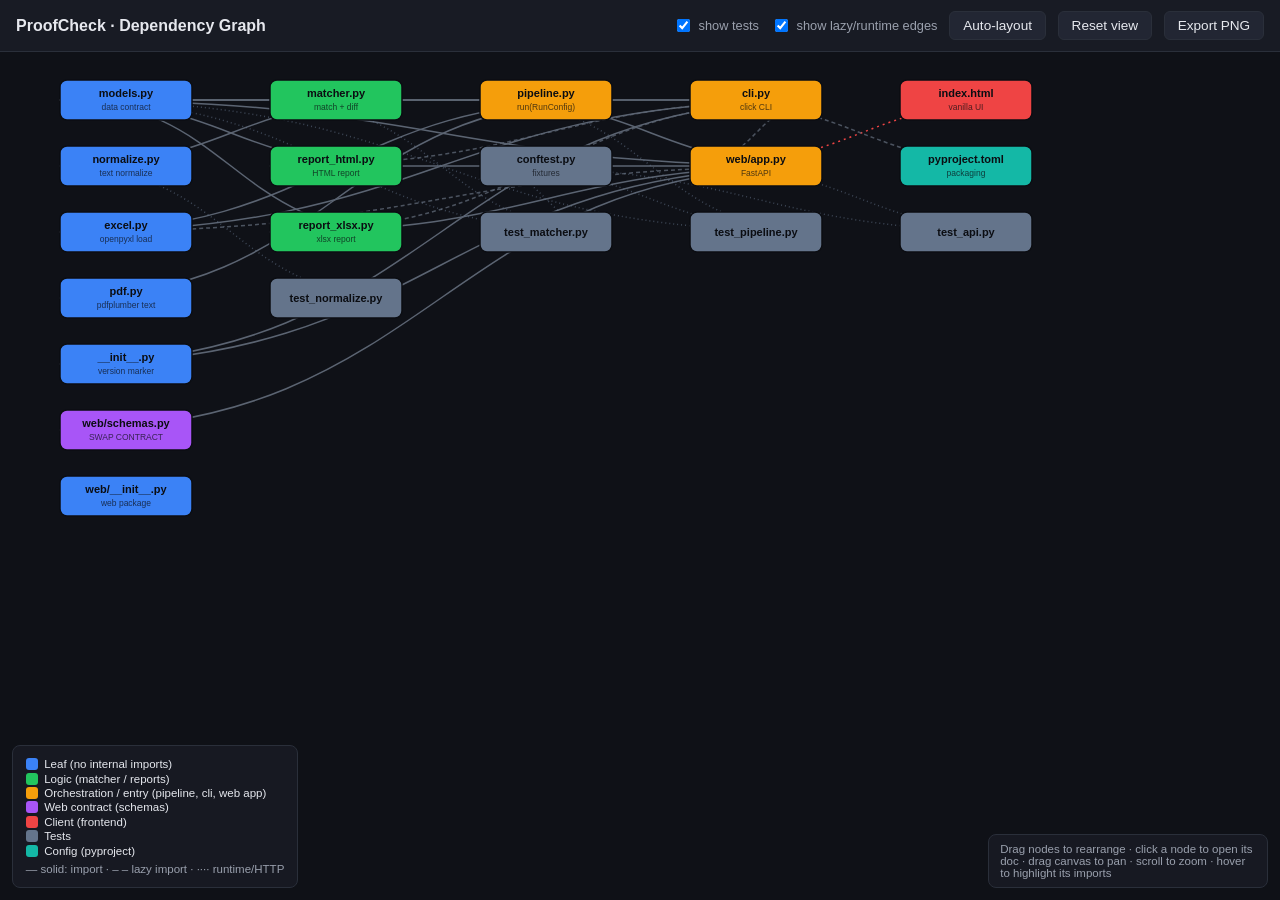
==== proofcheckdocumentation/dependency-graph.html @ c0fe168d "[DOC] Added Documentation explaining code base [DOC] Added claude.md file for future claude code use" ====
<!doctype html>
<html lang="en">
<head>
<meta charset="utf-8">
<meta name="viewport" content="width=device-width, initial-scale=1">
<title>ProofCheck — Dependency Graph</title>
<!--
  Interactive, editable dependency graph for the ProofCheck codebase.
  100% self-contained: inline CSS + vanilla JS, no CDNs, works offline (matches the
  project's own constraints). Features: drag-to-rearrange nodes, clickable nodes that
  open each file's _EXPLAINED.md doc, edge arrows for imports, layer auto-layout,
  test-node toggle, and "Export PNG".
-->
<style>
  :root {
    --bg:#0f1117; --panel:#181b24; --ink:#e6e8ee; --muted:#9aa0ad; --border:#2a2f3a;
    --leaf:#3b82f6; --logic:#22c55e; --entry:#f59e0b; --client:#ef4444; --schema:#a855f7;
    --test:#64748b; --config:#14b8a6; --edge:#5b6472; --edge-runtime:#ef4444;
  }
  * { box-sizing:border-box; }
  html,body { margin:0; height:100%; background:var(--bg); color:var(--ink);
    font-family:-apple-system,Segoe UI,Roboto,sans-serif; overflow:hidden; }
  #toolbar { position:fixed; top:0; left:0; right:0; height:52px; background:var(--panel);
    border-bottom:1px solid var(--border); display:flex; align-items:center; gap:.75rem;
    padding:0 1rem; z-index:10; }
  #toolbar h1 { font-size:1rem; margin:0; font-weight:700; }
  #toolbar .sp { flex:1; }
  button { background:#222633; color:var(--ink); border:1px solid var(--border);
    border-radius:6px; padding:.4rem .8rem; font-size:.85rem; cursor:pointer; }
  button:hover { background:#2c3142; }
  label.toggle { font-size:.8rem; color:var(--muted); display:flex; align-items:center; gap:.35rem; cursor:pointer; }
  #legend { position:fixed; bottom:12px; left:12px; background:rgba(24,27,36,.92);
    border:1px solid var(--border); border-radius:8px; padding:.6rem .8rem; font-size:.72rem; z-index:10; }
  #legend div { display:flex; align-items:center; gap:.4rem; margin:.15rem 0; }
  #legend .sw { width:12px; height:12px; border-radius:3px; display:inline-block; }
  #hint { position:fixed; bottom:12px; right:12px; color:var(--muted); font-size:.72rem;
    background:rgba(24,27,36,.92); border:1px solid var(--border); border-radius:8px; padding:.5rem .7rem; z-index:10; max-width:280px; }
  svg { width:100vw; height:100vh; display:block; cursor:grab; }
  svg.panning { cursor:grabbing; }
  .node rect { stroke-width:1.5; cursor:pointer; transition:filter .1s; }
  .node:hover rect { filter:brightness(1.25); }
  .node text { fill:#0b0d12; font-size:11px; font-weight:600; pointer-events:none; }
  .node text.sub { fill:#0b0d12; font-size:8.5px; font-weight:400; opacity:.7; }
  .edge { fill:none; stroke:var(--edge); stroke-width:1.5; marker-end:url(#arrow); }
  .edge.lazy { stroke-dasharray:4 3; opacity:.8; }
  .edge.runtime { stroke:var(--edge-runtime); stroke-dasharray:2 4; marker-end:url(#arrow-r); }
  .edge.test { stroke:var(--test); stroke-dasharray:1 3; opacity:.55; }
  .edge.highlight { stroke:#fff; stroke-width:2.5; opacity:1; }
</style>
</head>
<body>
<div id="toolbar">
  <h1>ProofCheck · Dependency Graph</h1>
  <span class="sp"></span>
  <label class="toggle"><input type="checkbox" id="showTests" checked> show tests</label>
  <label class="toggle"><input type="checkbox" id="showLazy" checked> show lazy/runtime edges</label>
  <button id="relayout">Auto-layout</button>
  <button id="reset">Reset view</button>
  <button id="export">Export PNG</button>
</div>

<svg id="svg">
  <defs>
    <marker id="arrow" viewBox="0 0 10 10" refX="9" refY="5" markerWidth="7" markerHeight="7" orient="auto-start-reverse">
      <path d="M0,0 L10,5 L0,10 z" fill="#5b6472"></path>
    </marker>
    <marker id="arrow-r" viewBox="0 0 10 10" refX="9" refY="5" markerWidth="7" markerHeight="7" orient="auto-start-reverse">
      <path d="M0,0 L10,5 L0,10 z" fill="#ef4444"></path>
    </marker>
  </defs>
  <g id="viewport">
    <g id="edges"></g>
    <g id="nodes"></g>
  </g>
</svg>

<div id="legend">
  <div><span class="sw" style="background:var(--leaf)"></span> Leaf (no internal imports)</div>
  <div><span class="sw" style="background:var(--logic)"></span> Logic (matcher / reports)</div>
  <div><span class="sw" style="background:var(--entry)"></span> Orchestration / entry (pipeline, cli, web app)</div>
  <div><span class="sw" style="background:var(--schema)"></span> Web contract (schemas)</div>
  <div><span class="sw" style="background:var(--client)"></span> Client (frontend)</div>
  <div><span class="sw" style="background:var(--test)"></span> Tests</div>
  <div><span class="sw" style="background:var(--config)"></span> Config (pyproject)</div>
  <div style="margin-top:.4rem;color:var(--muted)">— solid: import · – – lazy import · ···· runtime/HTTP</div>
</div>
<div id="hint">Drag nodes to rearrange · click a node to open its doc · drag canvas to pan · scroll to zoom · hover to highlight its imports</div>

<script>
"use strict";
// ---- Graph data (kind drives color & default layer/column) ------------------
// docs are relative to this file (repo root).
const NODES = [
  // Leaf layer (col 0)
  { id:"models.py",        doc:"docs/models_EXPLAINED.md",            kind:"leaf",   col:0, label:"models.py",        sub:"data contract" },
  { id:"normalize.py",     doc:"docs/normalize_EXPLAINED.md",         kind:"leaf",   col:0, label:"normalize.py",     sub:"text normalize" },
  { id:"excel.py",         doc:"docs/excel_EXPLAINED.md",             kind:"leaf",   col:0, label:"excel.py",         sub:"openpyxl load" },
  { id:"pdf.py",           doc:"docs/pdf_EXPLAINED.md",               kind:"leaf",   col:0, label:"pdf.py",           sub:"pdfplumber text" },
  { id:"__init__.py",      doc:"docs/proofcheck_init_EXPLAINED.md",   kind:"leaf",   col:0, label:"__init__.py",      sub:"version marker" },
  { id:"web/schemas.py",   doc:"docs/web_schemas_EXPLAINED.md",       kind:"schema", col:0, label:"web/schemas.py",   sub:"SWAP CONTRACT" },
  { id:"web/__init__.py",  doc:"docs/web_init_EXPLAINED.md",          kind:"leaf",   col:0, label:"web/__init__.py",  sub:"web package" },
  // Logic layer (col 1)
  { id:"matcher.py",       doc:"docs/matcher_EXPLAINED.md",           kind:"logic",  col:1, label:"matcher.py",       sub:"match + diff" },
  { id:"report_html.py",   doc:"docs/report_html_EXPLAINED.md",       kind:"logic",  col:1, label:"report_html.py",   sub:"HTML report" },
  { id:"report_xlsx.py",   doc:"docs/report_xlsx_EXPLAINED.md",       kind:"logic",  col:1, label:"report_xlsx.py",   sub:"xlsx report" },
  // Orchestration (col 2)
  { id:"pipeline.py",      doc:"docs/pipeline_EXPLAINED.md",          kind:"entry",  col:2, label:"pipeline.py",      sub:"run(RunConfig)" },
  // Entry points (col 3)
  { id:"cli.py",           doc:"docs/cli_EXPLAINED.md",               kind:"entry",  col:3, label:"cli.py",           sub:"click CLI" },
  { id:"web/app.py",       doc:"docs/web_app_EXPLAINED.md",           kind:"entry",  col:3, label:"web/app.py",       sub:"FastAPI" },
  // Clients (col 4)
  { id:"web/static/index.html", doc:"docs/web_index_html_EXPLAINED.md", kind:"client", col:4, label:"index.html", sub:"vanilla UI" },
  // Config
  { id:"pyproject.toml",   doc:"docs/pyproject_EXPLAINED.md",         kind:"config", col:4, label:"pyproject.toml",   sub:"packaging" },
  // Tests (col 3/4, toggled)
  { id:"tests/conftest.py",      doc:"docs/tests_conftest_EXPLAINED.md",       kind:"test", col:2, label:"conftest.py",       sub:"fixtures", test:true },
  { id:"tests/test_normalize.py",doc:"docs/tests_test_normalize_EXPLAINED.md", kind:"test", col:1, label:"test_normalize.py", sub:"", test:true },
  { id:"tests/test_matcher.py",  doc:"docs/tests_test_matcher_EXPLAINED.md",   kind:"test", col:2, label:"test_matcher.py",   sub:"", test:true },
  { id:"tests/test_pipeline.py", doc:"docs/tests_test_pipeline_EXPLAINED.md",  kind:"test", col:3, label:"test_pipeline.py",  sub:"", test:true },
  { id:"tests/test_api.py",      doc:"docs/tests_test_api_EXPLAINED.md",       kind:"test", col:4, label:"test_api.py",       sub:"", test:true },
];

// edge kinds: "import" (solid), "lazy" (dashed), "runtime" (red dotted), "test" (faint)
const EDGES = [
  { from:"matcher.py",     to:"models.py" },
  { from:"matcher.py",     to:"normalize.py" },
  { from:"report_html.py", to:"models.py" },
  { from:"report_xlsx.py", to:"models.py" },
  { from:"pipeline.py",    to:"excel.py" },
  { from:"pipeline.py",    to:"pdf.py" },
  { from:"pipeline.py",    to:"matcher.py" },
  { from:"pipeline.py",    to:"models.py" },
  { from:"cli.py",         to:"pipeline.py" },
  { from:"cli.py",         to:"excel.py" },
  { from:"cli.py",         to:"models.py" },
  { from:"cli.py",         to:"__init__.py" },
  { from:"cli.py",         to:"report_html.py", kind:"lazy" },
  { from:"cli.py",         to:"report_xlsx.py", kind:"lazy" },
  { from:"cli.py",         to:"web/app.py",     kind:"lazy" },   // serve -> uvicorn import-string
  { from:"web/app.py",     to:"pipeline.py" },
  { from:"web/app.py",     to:"models.py" },
  { from:"web/app.py",     to:"report_html.py" },
  { from:"web/app.py",     to:"report_xlsx.py" },
  { from:"web/app.py",     to:"web/schemas.py" },
  { from:"web/app.py",     to:"__init__.py" },
  { from:"web/app.py",     to:"excel.py", kind:"lazy" },         // re-imported inside /api/inspect
  { from:"web/static/index.html", to:"web/app.py", kind:"runtime" }, // HTTP /api/*
  { from:"pyproject.toml", to:"cli.py", kind:"lazy" },           // console-script entry point
  // tests
  { from:"tests/test_normalize.py", to:"normalize.py", kind:"test" },
  { from:"tests/test_matcher.py",   to:"matcher.py",   kind:"test" },
  { from:"tests/test_matcher.py",   to:"models.py",    kind:"test" },
  { from:"tests/test_pipeline.py",  to:"pipeline.py",  kind:"test" },
  { from:"tests/test_pipeline.py",  to:"models.py",    kind:"test" },
  { from:"tests/test_api.py",       to:"web/app.py",   kind:"test" },
  { from:"tests/test_api.py",       to:"tests/conftest.py", kind:"test" },
  { from:"tests/test_matcher.py",   to:"tests/conftest.py", kind:"test" },
  { from:"tests/test_pipeline.py",  to:"tests/conftest.py", kind:"test" },
];

const KIND_COLOR = {
  leaf:"#3b82f6", logic:"#22c55e", entry:"#f59e0b", client:"#ef4444",
  schema:"#a855f7", test:"#64748b", config:"#14b8a6",
};

const NW = 132, NH = 40, COL_W = 210, ROW_H = 66;
const svg = document.getElementById("svg");
const gNodes = document.getElementById("nodes");
const gEdges = document.getElementById("edges");
const viewport = document.getElementById("viewport");
const byId = Object.fromEntries(NODES.map(n => [n.id, n]));

// ---- Layout: stack nodes within each column ---------------------------------
function autoLayout() {
  const showTests = document.getElementById("showTests").checked;
  const cols = {};
  NODES.forEach(n => {
    if (n.test && !showTests) return;
    (cols[n.col] = cols[n.col] || []).push(n);
  });
  Object.values(cols).forEach(list => {
    list.forEach((n, i) => {
      n.x = 60 + n.col * COL_W;
      n.y = 80 + i * ROW_H;
    });
  });
}

// ---- Rendering --------------------------------------------------------------
function edgePath(a, b) {
  const x1 = a.x + NW, y1 = a.y + NH / 2;     // exit right side of source
  const x2 = b.x,      y2 = b.y + NH / 2;     // enter left side of target
  const mx = (x1 + x2) / 2;
  return `M${x1},${y1} C${mx},${y1} ${mx},${y2} ${x2},${y2}`;
}

function render() {
  const showTests = document.getElementById("showTests").checked;
  const showLazy = document.getElementById("showLazy").checked;
  gEdges.innerHTML = "";
  gNodes.innerHTML = "";

  EDGES.forEach(e => {
    const a = byId[e.from], b = byId[e.to];
    if (!a || !b) return;
    if ((a.test || b.test) && !showTests) return;
    const isLazyish = e.kind === "lazy" || e.kind === "runtime";
    if (isLazyish && !showLazy) return;
    const p = document.createElementNS("http://www.w3.org/2000/svg", "path");
    p.setAttribute("d", edgePath(a, b));
    p.setAttribute("class", "edge " + (e.kind || "import"));
    p.dataset.from = e.from; p.dataset.to = e.to;
    gEdges.appendChild(p);
  });

  NODES.forEach(n => {
    if (n.test && !showTests) return;
    const g = document.createElementNS("http://www.w3.org/2000/svg", "g");
    g.setAttribute("class", "node");
    g.setAttribute("transform", `translate(${n.x},${n.y})`);
    g.dataset.id = n.id;

    const rect = document.createElementNS("http://www.w3.org/2000/svg", "rect");
    rect.setAttribute("width", NW); rect.setAttribute("height", NH);
    rect.setAttribute("rx", 7);
    rect.setAttribute("fill", KIND_COLOR[n.kind] || "#888");
    rect.setAttribute("stroke", "#0b0d12");
    g.appendChild(rect);

    const t1 = document.createElementNS("http://www.w3.org/2000/svg", "text");
    t1.setAttribute("x", NW / 2); t1.setAttribute("y", n.sub ? 17 : 24);
    t1.setAttribute("text-anchor", "middle"); t1.textContent = n.label;
    g.appendChild(t1);

    if (n.sub) {
      const t2 = document.createElementNS("http://www.w3.org/2000/svg", "text");
      t2.setAttribute("class", "sub");
      t2.setAttribute("x", NW / 2); t2.setAttribute("y", 30);
      t2.setAttribute("text-anchor", "middle"); t2.textContent = n.sub;
      g.appendChild(t2);
    }
    gNodes.appendChild(g);
  });
}

function updateEdgePositions() {
  gEdges.querySelectorAll("path").forEach(p => {
    const a = byId[p.dataset.from], b = byId[p.dataset.to];
    if (a && b) p.setAttribute("d", edgePath(a, b));
  });
}

// ---- Node dragging + click-to-open ------------------------------------------
let dragNode = null, dragOffset = null, dragMoved = false;

gNodes.addEventListener("mousedown", (ev) => {
  const g = ev.target.closest(".node");
  if (!g) return;
  ev.stopPropagation();
  dragNode = byId[g.dataset.id];
  dragMoved = false;
  const pt = screenToSvg(ev.clientX, ev.clientY);
  dragOffset = { dx: pt.x - dragNode.x, dy: pt.y - dragNode.y };
});

window.addEventListener("mousemove", (ev) => {
  if (!dragNode) return;
  const pt = screenToSvg(ev.clientX, ev.clientY);
  dragNode.x = pt.x - dragOffset.dx;
  dragNode.y = pt.y - dragOffset.dy;
  dragMoved = true;
  const g = gNodes.querySelector(`.node[data-id="${cssEscape(dragNode.id)}"]`);
  if (g) g.setAttribute("transform", `translate(${dragNode.x},${dragNode.y})`);
  updateEdgePositions();
});

window.addEventListener("mouseup", () => {
  if (dragNode && !dragMoved) window.open(dragNode.doc, "_blank");
  dragNode = null;
});

// hover highlights outgoing import edges of a node
gNodes.addEventListener("mouseover", (ev) => {
  const g = ev.target.closest(".node"); if (!g) return;
  gEdges.querySelectorAll("path").forEach(p => {
    p.classList.toggle("highlight", p.dataset.from === g.dataset.id);
  });
});
gNodes.addEventListener("mouseout", () => {
  gEdges.querySelectorAll("path").forEach(p => p.classList.remove("highlight"));
});

function cssEscape(s) { return s.replace(/[^a-zA-Z0-9_-]/g, c => "\\" + c); }

// ---- Pan & zoom -------------------------------------------------------------
let view = { x: 0, y: 0, k: 1 };
let panning = false, panStart = null;

function applyView() {
  viewport.setAttribute("transform", `translate(${view.x},${view.y}) scale(${view.k})`);
}
function screenToSvg(cx, cy) {
  const r = svg.getBoundingClientRect();
  return { x: (cx - r.left - view.x) / view.k, y: (cy - r.top - view.y) / view.k };
}
svg.addEventListener("mousedown", (ev) => {
  if (ev.target.closest(".node")) return;
  panning = true; svg.classList.add("panning");
  panStart = { x: ev.clientX - view.x, y: ev.clientY - view.y };
});
window.addEventListener("mousemove", (ev) => {
  if (!panning) return;
  view.x = ev.clientX - panStart.x; view.y = ev.clientY - panStart.y; applyView();
});
window.addEventListener("mouseup", () => { panning = false; svg.classList.remove("panning"); });
svg.addEventListener("wheel", (ev) => {
  ev.preventDefault();
  const r = svg.getBoundingClientRect();
  const mx = ev.clientX - r.left, my = ev.clientY - r.top;
  const factor = ev.deltaY < 0 ? 1.1 : 1 / 1.1;
  const nk = Math.min(2.5, Math.max(0.3, view.k * factor));
  view.x = mx - (mx - view.x) * (nk / view.k);
  view.y = my - (my - view.y) * (nk / view.k);
  view.k = nk; applyView();
}, { passive: false });

// ---- Toolbar ----------------------------------------------------------------
document.getElementById("relayout").onclick = () => { autoLayout(); render(); };
document.getElementById("reset").onclick = () => { view = { x: 0, y: 0, k: 1 }; applyView(); };
document.getElementById("showTests").onchange = render;
document.getElementById("showLazy").onchange = render;

// ---- Export PNG (serialize SVG -> canvas -> download) -----------------------
document.getElementById("export").onclick = () => {
  const clone = svg.cloneNode(true);
  clone.removeAttribute("style");
  // Compute bounding box of current node positions for a tight export.
  const visible = NODES.filter(n => !(n.test && !document.getElementById("showTests").checked));
  const minX = Math.min(...visible.map(n => n.x)) - 40;
  const minY = Math.min(...visible.map(n => n.y)) - 40;
  const maxX = Math.max(...visible.map(n => n.x + NW)) + 40;
  const maxY = Math.max(...visible.map(n => n.y + NH)) + 40;
  const w = maxX - minX, h = maxY - minY;
  clone.querySelector("#viewport").setAttribute("transform", `translate(${-minX},${-minY}) scale(1)`);
  clone.setAttribute("width", w); clone.setAttribute("height", h);
  clone.setAttribute("viewBox", `0 0 ${w} ${h}`);
  // Inline a background rect so the PNG isn't transparent.
  const bg = document.createElementNS("http://www.w3.org/2000/svg", "rect");
  bg.setAttribute("x", 0); bg.setAttribute("y", 0);
  bg.setAttribute("width", w); bg.setAttribute("height", h); bg.setAttribute("fill", "#0f1117");
  clone.insertBefore(bg, clone.firstChild.nextSibling);
  // Inline styles needed for the rasterized copy (external <style> isn't applied in img).
  const style = document.createElementNS("http://www.w3.org/2000/svg", "style");
  style.textContent = `
    .node text{fill:#0b0d12;font:600 11px sans-serif;} .node text.sub{font:400 8.5px sans-serif;opacity:.7;}
    .edge{fill:none;stroke:#5b6472;stroke-width:1.5;} .edge.lazy{stroke-dasharray:4 3;}
    .edge.runtime{stroke:#ef4444;stroke-dasharray:2 4;} .edge.test{stroke:#64748b;stroke-dasharray:1 3;opacity:.55;}`;
  clone.insertBefore(style, clone.firstChild);
  const xml = new XMLSerializer().serializeToString(clone);
  const svg64 = "data:image/svg+xml;base64," + btoa(unescape(encodeURIComponent(xml)));
  const img = new Image();
  img.onload = () => {
    const scale = 2; // 2x for crisp output
    const canvas = document.createElement("canvas");
    canvas.width = w * scale; canvas.height = h * scale;
    const ctx = canvas.getContext("2d");
    ctx.scale(scale, scale);
    ctx.drawImage(img, 0, 0);
    const a = document.createElement("a");
    a.download = "proofcheck-dependency-graph.png";
    a.href = canvas.toDataURL("image/png");
    a.click();
  };
  img.src = svg64;
};

// ---- Init -------------------------------------------------------------------
autoLayout();
render();
applyView();
</script>
</body>
</html>
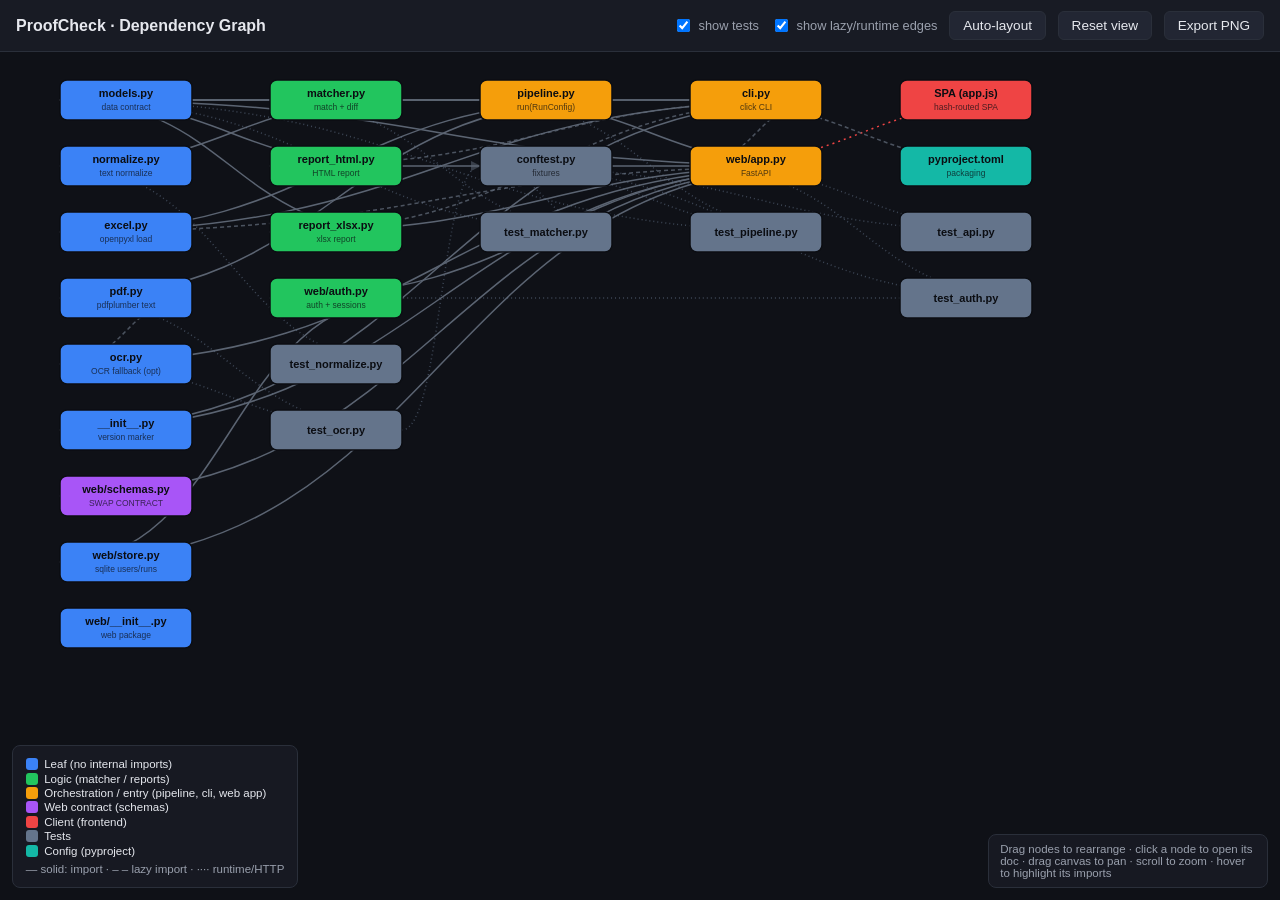
==== commit 1f0b1cc3: "Add deterministic OCR fallback, diacritic folding, SPA + auth + history, setup scripts Core engine: " ====
--- a/proofcheckdocumentation/dependency-graph.html
+++ b/proofcheckdocumentation/dependency-graph.html
@@ -96,20 +96,23 @@
   { id:"normalize.py",     doc:"docs/normalize_EXPLAINED.md",         kind:"leaf",   col:0, label:"normalize.py",     sub:"text normalize" },
   { id:"excel.py",         doc:"docs/excel_EXPLAINED.md",             kind:"leaf",   col:0, label:"excel.py",         sub:"openpyxl load" },
   { id:"pdf.py",           doc:"docs/pdf_EXPLAINED.md",               kind:"leaf",   col:0, label:"pdf.py",           sub:"pdfplumber text" },
+  { id:"ocr.py",           doc:"docs/ocr_EXPLAINED.md",               kind:"leaf",   col:0, label:"ocr.py",           sub:"OCR fallback (opt)" },
   { id:"__init__.py",      doc:"docs/proofcheck_init_EXPLAINED.md",   kind:"leaf",   col:0, label:"__init__.py",      sub:"version marker" },
   { id:"web/schemas.py",   doc:"docs/web_schemas_EXPLAINED.md",       kind:"schema", col:0, label:"web/schemas.py",   sub:"SWAP CONTRACT" },
+  { id:"web/store.py",     doc:"docs/web_store_EXPLAINED.md",         kind:"leaf",   col:0, label:"web/store.py",     sub:"sqlite users/runs" },
   { id:"web/__init__.py",  doc:"docs/web_init_EXPLAINED.md",          kind:"leaf",   col:0, label:"web/__init__.py",  sub:"web package" },
   // Logic layer (col 1)
   { id:"matcher.py",       doc:"docs/matcher_EXPLAINED.md",           kind:"logic",  col:1, label:"matcher.py",       sub:"match + diff" },
   { id:"report_html.py",   doc:"docs/report_html_EXPLAINED.md",       kind:"logic",  col:1, label:"report_html.py",   sub:"HTML report" },
   { id:"report_xlsx.py",   doc:"docs/report_xlsx_EXPLAINED.md",       kind:"logic",  col:1, label:"report_xlsx.py",   sub:"xlsx report" },
+  { id:"web/auth.py",      doc:"docs/web_auth_EXPLAINED.md",          kind:"logic",  col:1, label:"web/auth.py",      sub:"auth + sessions" },
   // Orchestration (col 2)
   { id:"pipeline.py",      doc:"docs/pipeline_EXPLAINED.md",          kind:"entry",  col:2, label:"pipeline.py",      sub:"run(RunConfig)" },
   // Entry points (col 3)
   { id:"cli.py",           doc:"docs/cli_EXPLAINED.md",               kind:"entry",  col:3, label:"cli.py",           sub:"click CLI" },
   { id:"web/app.py",       doc:"docs/web_app_EXPLAINED.md",           kind:"entry",  col:3, label:"web/app.py",       sub:"FastAPI" },
   // Clients (col 4)
-  { id:"web/static/index.html", doc:"docs/web_index_html_EXPLAINED.md", kind:"client", col:4, label:"index.html", sub:"vanilla UI" },
+  { id:"web/static/index.html", doc:"docs/web_index_html_EXPLAINED.md", kind:"client", col:4, label:"SPA (app.js)", sub:"hash-routed SPA" },
   // Config
   { id:"pyproject.toml",   doc:"docs/pyproject_EXPLAINED.md",         kind:"config", col:4, label:"pyproject.toml",   sub:"packaging" },
   // Tests (col 3/4, toggled)
@@ -118,6 +121,8 @@
   { id:"tests/test_matcher.py",  doc:"docs/tests_test_matcher_EXPLAINED.md",   kind:"test", col:2, label:"test_matcher.py",   sub:"", test:true },
   { id:"tests/test_pipeline.py", doc:"docs/tests_test_pipeline_EXPLAINED.md",  kind:"test", col:3, label:"test_pipeline.py",  sub:"", test:true },
   { id:"tests/test_api.py",      doc:"docs/tests_test_api_EXPLAINED.md",       kind:"test", col:4, label:"test_api.py",       sub:"", test:true },
+  { id:"tests/test_ocr.py",      doc:"",                                       kind:"test", col:1, label:"test_ocr.py",       sub:"", test:true },
+  { id:"tests/test_auth.py",     doc:"",                                       kind:"test", col:4, label:"test_auth.py",      sub:"", test:true },
 ];
 
 // edge kinds: "import" (solid), "lazy" (dashed), "runtime" (red dotted), "test" (faint)
@@ -130,6 +135,8 @@
   { from:"pipeline.py",    to:"pdf.py" },
   { from:"pipeline.py",    to:"matcher.py" },
   { from:"pipeline.py",    to:"models.py" },
+  { from:"pdf.py",         to:"ocr.py", kind:"lazy" },            // OCR fallback imported inside _apply_ocr
+  { from:"web/auth.py",    to:"web/store.py" },
   { from:"cli.py",         to:"pipeline.py" },
   { from:"cli.py",         to:"excel.py" },
   { from:"cli.py",         to:"models.py" },
@@ -142,6 +149,9 @@
   { from:"web/app.py",     to:"report_html.py" },
   { from:"web/app.py",     to:"report_xlsx.py" },
   { from:"web/app.py",     to:"web/schemas.py" },
+  { from:"web/app.py",     to:"web/auth.py" },
+  { from:"web/app.py",     to:"web/store.py" },
+  { from:"web/app.py",     to:"ocr.py" },                         // health reports ocr.available()
   { from:"web/app.py",     to:"__init__.py" },
   { from:"web/app.py",     to:"excel.py", kind:"lazy" },         // re-imported inside /api/inspect
   { from:"web/static/index.html", to:"web/app.py", kind:"runtime" }, // HTTP /api/*
@@ -154,6 +164,12 @@
   { from:"tests/test_pipeline.py",  to:"models.py",    kind:"test" },
   { from:"tests/test_api.py",       to:"web/app.py",   kind:"test" },
   { from:"tests/test_api.py",       to:"tests/conftest.py", kind:"test" },
+  { from:"tests/test_ocr.py",       to:"ocr.py",       kind:"test" },
+  { from:"tests/test_ocr.py",       to:"pdf.py",       kind:"test" },
+  { from:"tests/test_ocr.py",       to:"tests/conftest.py", kind:"test" },
+  { from:"tests/test_auth.py",      to:"web/app.py",   kind:"test" },
+  { from:"tests/test_auth.py",      to:"web/auth.py",  kind:"test" },
+  { from:"tests/test_auth.py",      to:"tests/conftest.py", kind:"test" },
   { from:"tests/test_matcher.py",   to:"tests/conftest.py", kind:"test" },
   { from:"tests/test_pipeline.py",  to:"tests/conftest.py", kind:"test" },
 ];
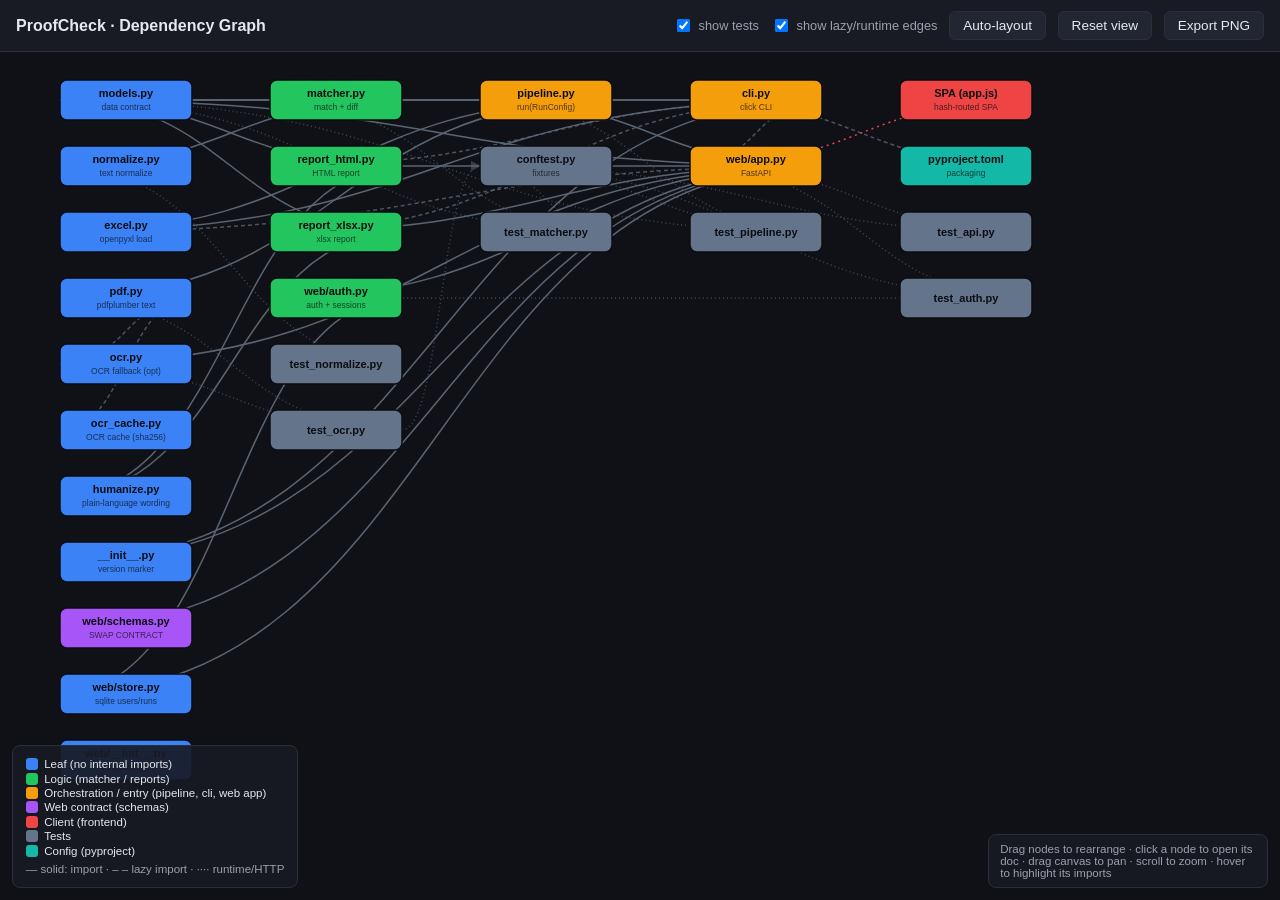
==== commit a73296db: "Cache OCR by content hash; make all reports human-readable OCR caching (skip unchanged files): - ocr" ====
--- a/proofcheckdocumentation/dependency-graph.html
+++ b/proofcheckdocumentation/dependency-graph.html
@@ -97,6 +97,8 @@
   { id:"excel.py",         doc:"docs/excel_EXPLAINED.md",             kind:"leaf",   col:0, label:"excel.py",         sub:"openpyxl load" },
   { id:"pdf.py",           doc:"docs/pdf_EXPLAINED.md",               kind:"leaf",   col:0, label:"pdf.py",           sub:"pdfplumber text" },
   { id:"ocr.py",           doc:"docs/ocr_EXPLAINED.md",               kind:"leaf",   col:0, label:"ocr.py",           sub:"OCR fallback (opt)" },
+  { id:"ocr_cache.py",     doc:"docs/ocr_cache_EXPLAINED.md",         kind:"leaf",   col:0, label:"ocr_cache.py",     sub:"OCR cache (sha256)" },
+  { id:"humanize.py",      doc:"docs/humanize_EXPLAINED.md",          kind:"leaf",   col:0, label:"humanize.py",      sub:"plain-language wording" },
   { id:"__init__.py",      doc:"docs/proofcheck_init_EXPLAINED.md",   kind:"leaf",   col:0, label:"__init__.py",      sub:"version marker" },
   { id:"web/schemas.py",   doc:"docs/web_schemas_EXPLAINED.md",       kind:"schema", col:0, label:"web/schemas.py",   sub:"SWAP CONTRACT" },
   { id:"web/store.py",     doc:"docs/web_store_EXPLAINED.md",         kind:"leaf",   col:0, label:"web/store.py",     sub:"sqlite users/runs" },
@@ -136,6 +138,9 @@
   { from:"pipeline.py",    to:"matcher.py" },
   { from:"pipeline.py",    to:"models.py" },
   { from:"pdf.py",         to:"ocr.py", kind:"lazy" },            // OCR fallback imported inside _apply_ocr
+  { from:"pdf.py",         to:"ocr_cache.py", kind:"lazy" },      // cache consulted inside _apply_ocr
+  { from:"report_html.py", to:"humanize.py" },
+  { from:"report_xlsx.py", to:"humanize.py" },
   { from:"web/auth.py",    to:"web/store.py" },
   { from:"cli.py",         to:"pipeline.py" },
   { from:"cli.py",         to:"excel.py" },
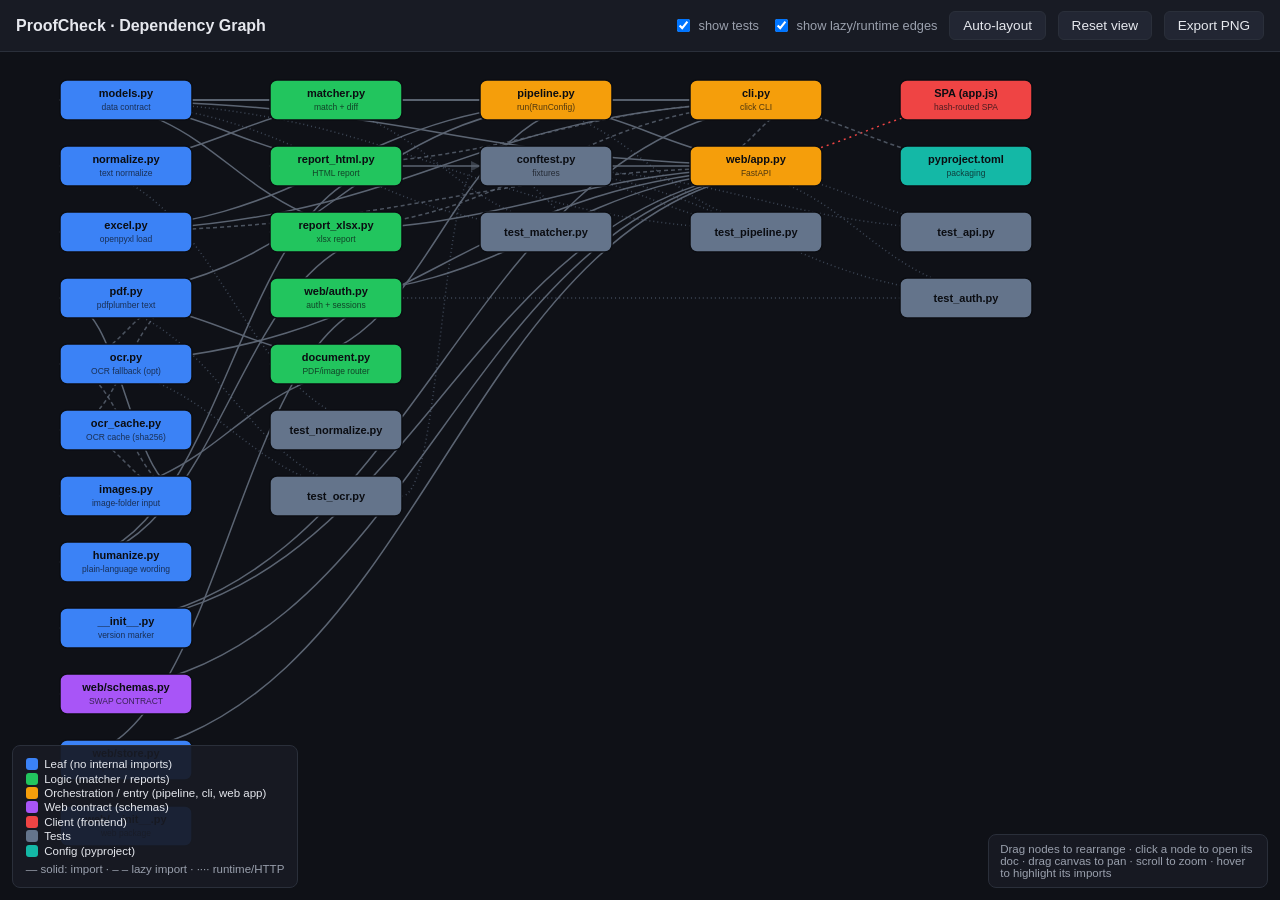
==== commit e3a1c54f: "Add image/folder input; fix OCR of transparent gradient-logo images Diagnosing the user's images sur" ====
--- a/proofcheckdocumentation/dependency-graph.html
+++ b/proofcheckdocumentation/dependency-graph.html
@@ -98,6 +98,7 @@
   { id:"pdf.py",           doc:"docs/pdf_EXPLAINED.md",               kind:"leaf",   col:0, label:"pdf.py",           sub:"pdfplumber text" },
   { id:"ocr.py",           doc:"docs/ocr_EXPLAINED.md",               kind:"leaf",   col:0, label:"ocr.py",           sub:"OCR fallback (opt)" },
   { id:"ocr_cache.py",     doc:"docs/ocr_cache_EXPLAINED.md",         kind:"leaf",   col:0, label:"ocr_cache.py",     sub:"OCR cache (sha256)" },
+  { id:"images.py",        doc:"docs/images_EXPLAINED.md",            kind:"leaf",   col:0, label:"images.py",        sub:"image-folder input" },
   { id:"humanize.py",      doc:"docs/humanize_EXPLAINED.md",          kind:"leaf",   col:0, label:"humanize.py",      sub:"plain-language wording" },
   { id:"__init__.py",      doc:"docs/proofcheck_init_EXPLAINED.md",   kind:"leaf",   col:0, label:"__init__.py",      sub:"version marker" },
   { id:"web/schemas.py",   doc:"docs/web_schemas_EXPLAINED.md",       kind:"schema", col:0, label:"web/schemas.py",   sub:"SWAP CONTRACT" },
@@ -108,6 +109,7 @@
   { id:"report_html.py",   doc:"docs/report_html_EXPLAINED.md",       kind:"logic",  col:1, label:"report_html.py",   sub:"HTML report" },
   { id:"report_xlsx.py",   doc:"docs/report_xlsx_EXPLAINED.md",       kind:"logic",  col:1, label:"report_xlsx.py",   sub:"xlsx report" },
   { id:"web/auth.py",      doc:"docs/web_auth_EXPLAINED.md",          kind:"logic",  col:1, label:"web/auth.py",      sub:"auth + sessions" },
+  { id:"document.py",      doc:"docs/document_EXPLAINED.md",          kind:"logic",  col:1, label:"document.py",      sub:"PDF/image router" },
   // Orchestration (col 2)
   { id:"pipeline.py",      doc:"docs/pipeline_EXPLAINED.md",          kind:"entry",  col:2, label:"pipeline.py",      sub:"run(RunConfig)" },
   // Entry points (col 3)
@@ -139,6 +141,12 @@
   { from:"pipeline.py",    to:"models.py" },
   { from:"pdf.py",         to:"ocr.py", kind:"lazy" },            // OCR fallback imported inside _apply_ocr
   { from:"pdf.py",         to:"ocr_cache.py", kind:"lazy" },      // cache consulted inside _apply_ocr
+  { from:"document.py",    to:"pdf.py" },
+  { from:"document.py",    to:"images.py" },
+  { from:"images.py",      to:"pdf.py" },                         // returns PdfText
+  { from:"images.py",      to:"ocr.py", kind:"lazy" },            // OCRs each image
+  { from:"images.py",      to:"ocr_cache.py", kind:"lazy" },
+  { from:"pipeline.py",    to:"document.py" },
   { from:"report_html.py", to:"humanize.py" },
   { from:"report_xlsx.py", to:"humanize.py" },
   { from:"web/auth.py",    to:"web/store.py" },
